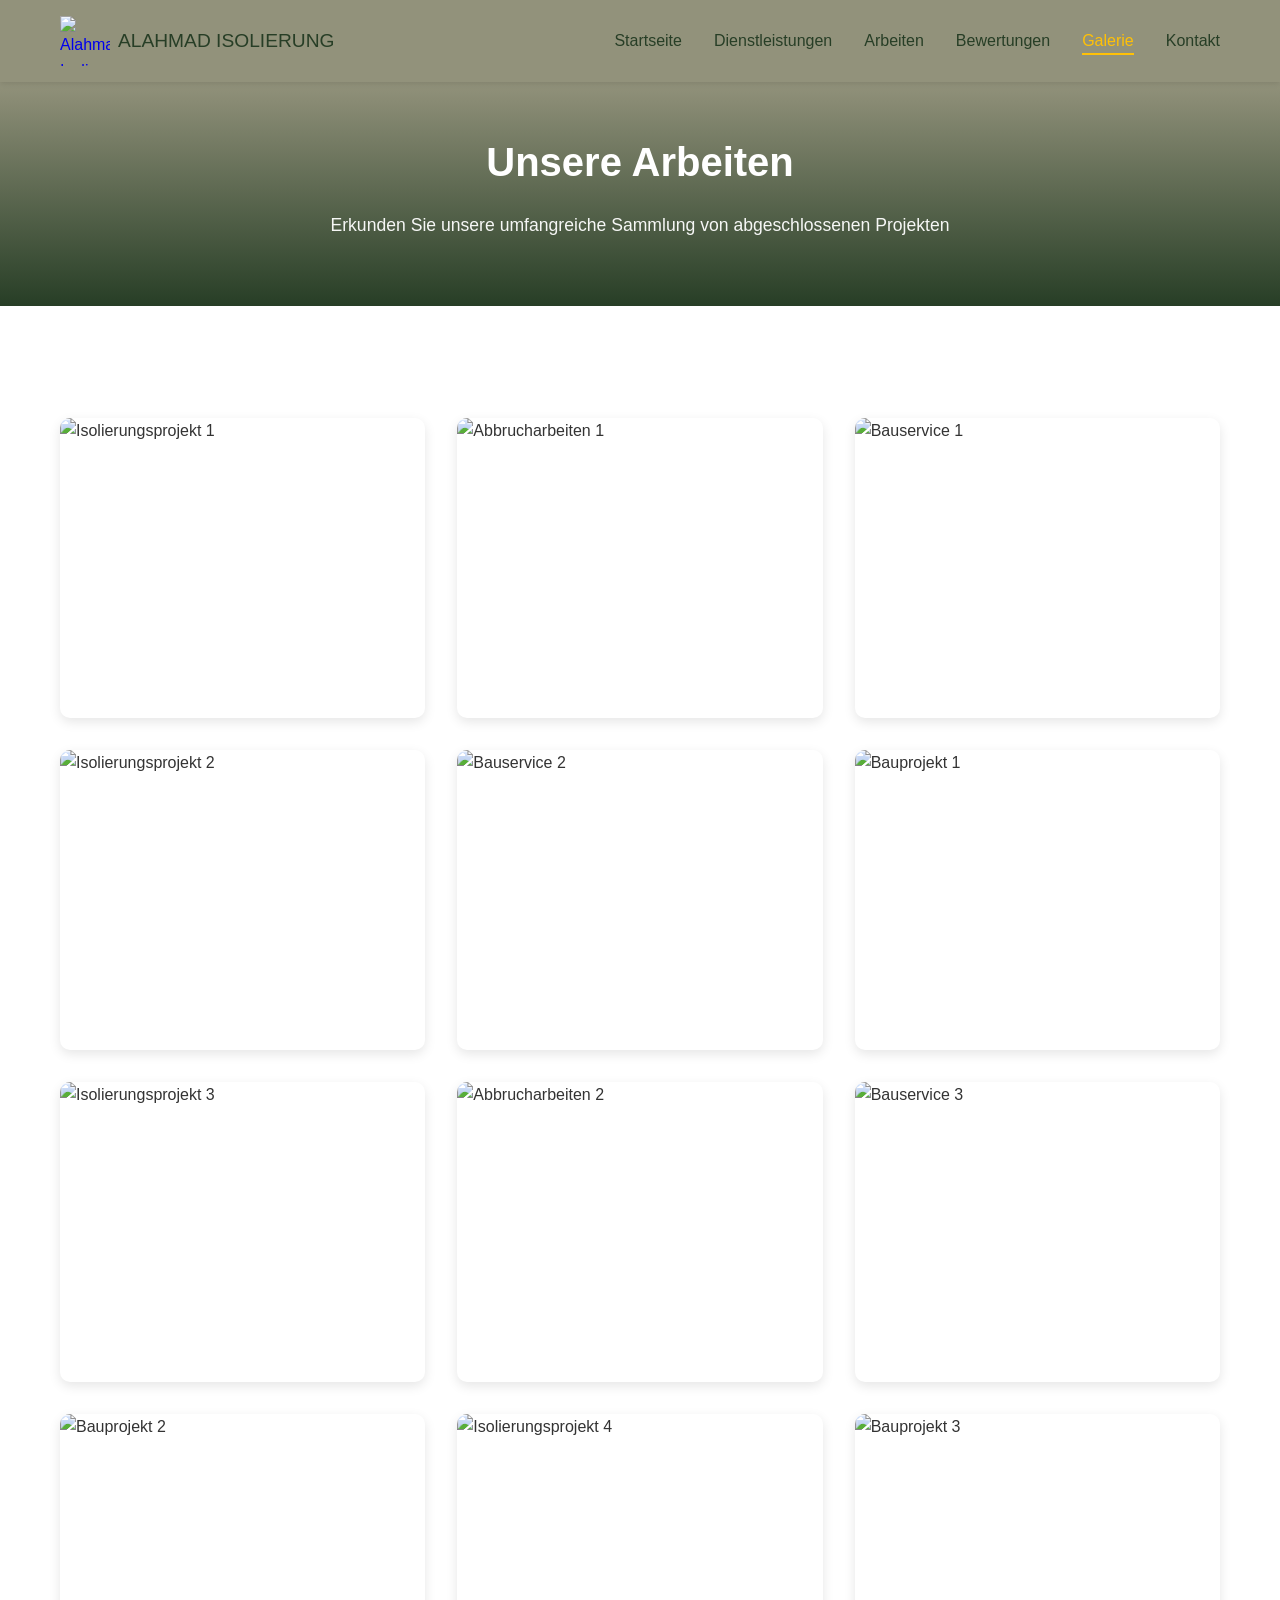
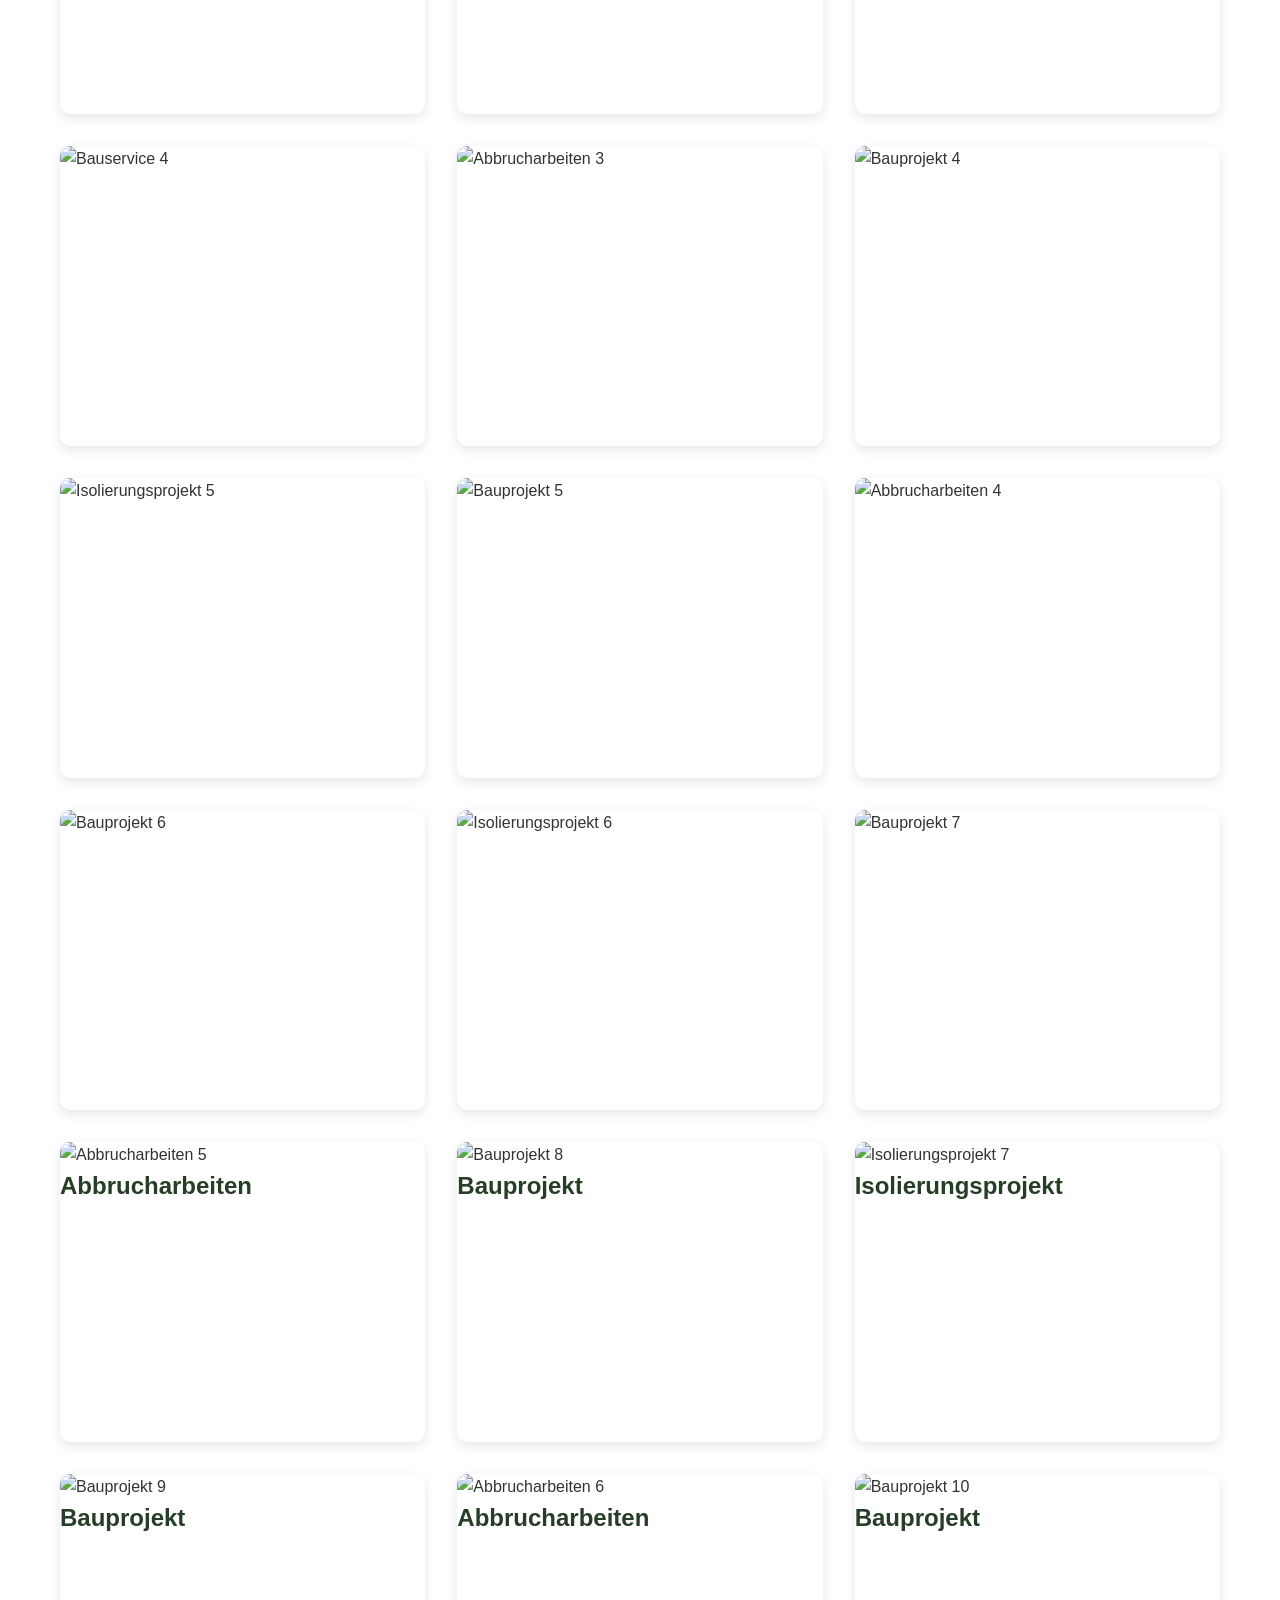
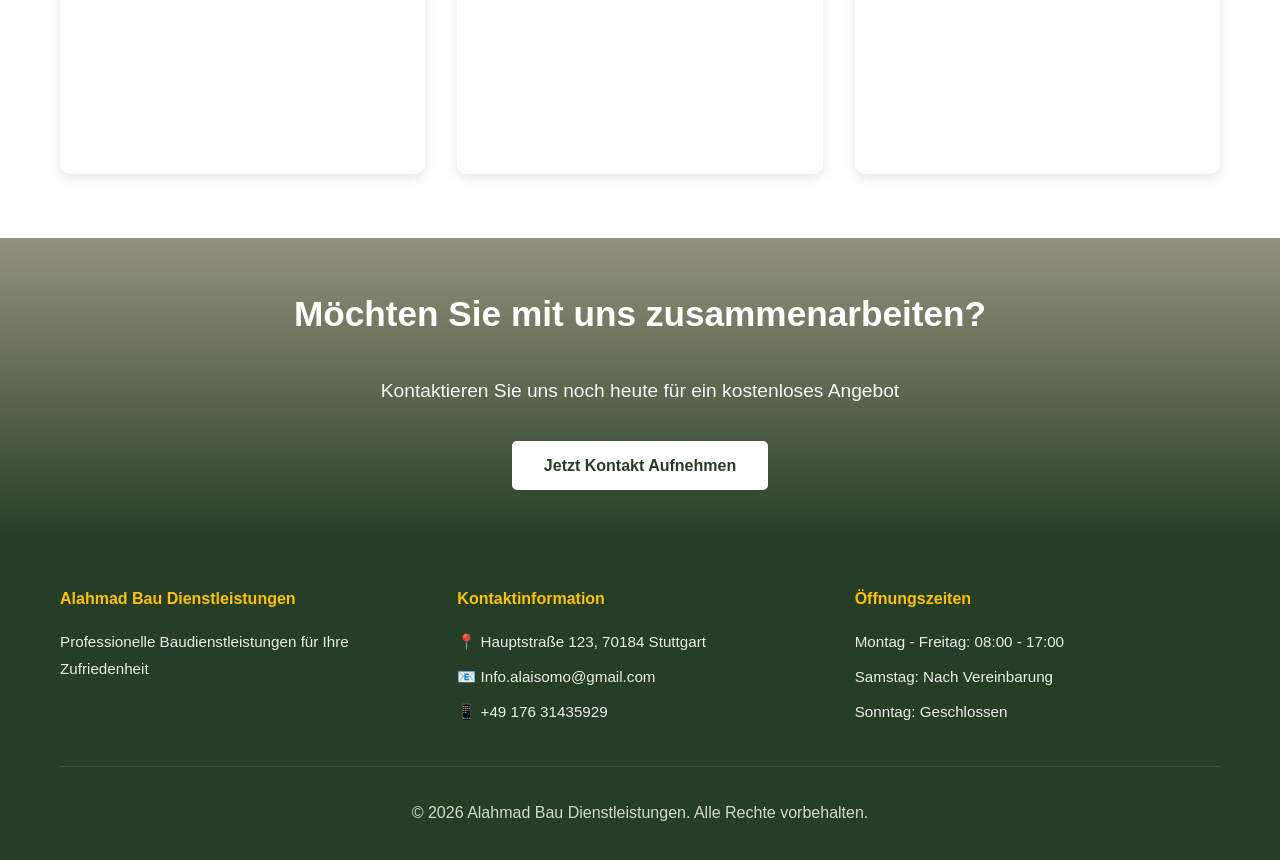
==== gallery.html @ af56bba1 "add reference section and page" ====
<!DOCTYPE html>
<html lang="de">
<head>
    <meta charset="UTF-8">
    <meta name="viewport" content="width=device-width, initial-scale=1.0">
    <title>Galerie - Alahmad Bau Dienstleistungen</title>
    <link rel="stylesheet" href="styles.css">
</head>
<body>
    <!-- Navigation -->
    <nav class="navbar">
        <div class="container">
            <div class="nav-brand">
                <a href="index.html">
                <img src="./logo.png" height="50" width="50" alt="Alahmad Isolierung Logo" loading="lazy">
                <h1>Alahmad Isolierung</h1>
                </a>
            </div>
            <ul class="nav-menu">
                <li><a href="index.html">Startseite</a></li>
                <li><a href="index.html#services">Dienstleistungen</a></li>
                <li><a href="index.html#references">Arbeiten</a></li>
                <li><a href="index.html#reviews">Bewertungen</a></li>
                <li><a href="gallery.html" class="active">Galerie</a></li>
                <li><a href="kontakt.html">Kontakt</a></li>
            </ul>
        </div>
    </nav>

    <!-- Page Header -->
    <section class="page-header">
        <div class="container">
            <h1>Unsere Arbeiten</h1>
            <p>Erkunden Sie unsere umfangreiche Sammlung von abgeschlossenen Projekten</p>
        </div>
    </section>

    <!-- Gallery Section -->
    <section class="gallery-container">
        <div class="container">
            <div class="gallery-grid">
                <div class="gallery-item">
                    <img src="./images/File 1.jpeg" alt="Isolierungsprojekt 1" loading="lazy">
                </div>

                <div class="gallery-item">
                    <img src="./images/File 2.jpeg" alt="Abbrucharbeiten 1" loading="lazy">
                </div>

                <div class="gallery-item">
                    <img src="./images/File 3.jpeg" alt="Bauservice 1" loading="lazy">
                </div>

                <div class="gallery-item">
                    <img src="./images/File 4.jpeg" alt="Isolierungsprojekt 2" loading="lazy">
                </div>

                <div class="gallery-item">
                    <img src="./images/File 5.jpeg" alt="Bauservice 2" loading="lazy">
                </div>

                <div class="gallery-item">
                    <img src="./images/File 6.jpeg" alt="Bauprojekt 1" loading="lazy">
                </div>

                <div class="gallery-item">
                    <img src="./images/File 7.jpeg" alt="Isolierungsprojekt 3" loading="lazy">
                </div>

                <div class="gallery-item">
                    <img src="./images/File 8.jpeg" alt="Abbrucharbeiten 2" loading="lazy">
                </div>

                <div class="gallery-item">
                    <img src="./images/File 9.jpeg" alt="Bauservice 3" loading="lazy">
                </div>

                <div class="gallery-item">
                    <img src="./images/File 10.jpeg" alt="Bauprojekt 2" loading="lazy">
                </div>

                <div class="gallery-item">
                    <img src="./images/File 11.jpeg" alt="Isolierungsprojekt 4" loading="lazy">
                </div>

                <div class="gallery-item">
                    <img src="./images/File 12.jpeg" alt="Bauprojekt 3" loading="lazy">
                </div>

                <div class="gallery-item">
                    <img src="./images/File 13.jpeg" alt="Bauservice 4" loading="lazy">
                </div>

                <div class="gallery-item">
                    <img src="./images/File 14.jpeg" alt="Abbrucharbeiten 3" loading="lazy">
                </div>

                <div class="gallery-item">
                    <img src="./images/File 15.jpeg" alt="Bauprojekt 4" loading="lazy">
                </div>

                <div class="gallery-item">
                    <img src="./images/File 16.jpeg" alt="Isolierungsprojekt 5" loading="lazy">
                </div>

                <div class="gallery-item">
                    <img src="./images/File 17.jpeg" alt="Bauprojekt 5" loading="lazy">
                </div>  

                <div class="gallery-item">
                    <img src="./images/File 18.jpeg" alt="Abbrucharbeiten 4" loading="lazy">
                </div>  

                <div class="gallery-item">
                    <img src="./images/File 19.jpeg" alt="Bauprojekt 6" loading="lazy">
                </div>

                <div class="gallery-item">
                    <img src="./images/File 20.jpeg" alt="Isolierungsprojekt 6" loading="lazy">
                </div>  

                  <div class="gallery-item">
                      <img src="./images/File 21.jpeg" alt="Bauprojekt 7" loading="lazy">
                  </div>

                  <div class="gallery-item">
                      <img src="./images/File 22.jpeg" alt="Abbrucharbeiten 5" loading="lazy">
                      <div class="gallery-overlay">
                          <h3>Abbrucharbeiten</h3>
                      </div>
                  </div>

                  <div class="gallery-item">
                      <img src="./images/File 23.jpeg" alt="Bauprojekt 8" loading="lazy">
                      <div class="gallery-overlay">
                          <h3>Bauprojekt</h3>
                      </div>
                  </div>

                  <div class="gallery-item">
                      <img src="./images/File 24.jpeg" alt="Isolierungsprojekt 7" loading="lazy">
                      <div class="gallery-overlay">
                          <h3>Isolierungsprojekt</h3>
                      </div>
                  </div>

                  <div class="gallery-item">
                      <img src="./images/File 25.jpeg" alt="Bauprojekt 9" loading="lazy">
                      <div class="gallery-overlay">
                          <h3>Bauprojekt</h3>
                      </div>
                  </div>

                  <div class="gallery-item">
                      <img src="./images/File 26.jpeg" alt="Abbrucharbeiten 6" loading="lazy">
                      <div class="gallery-overlay">
                          <h3>Abbrucharbeiten</h3>
                      </div>
                  </div>

                  <div class="gallery-item">
                      <img src="./images/File 27.jpeg" alt="Bauprojekt 10" loading="lazy">
                      <div class="gallery-overlay">
                          <h3>Bauprojekt</h3>
                      </div>
                  </div>
                  
            </div>
        </div>
    </section>

    <!-- CTA Section -->
    <section class="cta">
        <div class="container">
            <h2>Möchten Sie mit uns zusammenarbeiten?</h2>
            <p>Kontaktieren Sie uns noch heute für ein kostenloses Angebot</p>
            <a href="kontakt.html" class="btn btn-light">Jetzt Kontakt Aufnehmen</a>
        </div>
    </section>

    <!-- Footer -->
    <footer class="footer">
        <div class="container">
            <div class="footer-content">
                <div class="footer-section">
                    <h4>Alahmad Bau Dienstleistungen</h4>
                    <p>Professionelle Baudienstleistungen für Ihre Zufriedenheit</p>
                </div>
                <div class="footer-section">
                    <h4>Kontaktinformation</h4>
                    <p>📍 Hauptstraße 123, 70184 Stuttgart</p>
                    <p>📧 Info.alaisomo@gmail.com</p>
                    <p>📱 +49 176 31435929</p>
                </div>
                <div class="footer-section">
                    <h4>Öffnungszeiten</h4>
                    <p>Montag - Freitag: 08:00 - 17:00</p>
                    <p>Samstag: Nach Vereinbarung</p>
                    <p>Sonntag: Geschlossen</p>
                </div>
            </div>
            <div class="footer-bottom">
                <p>&copy; 2026 Alahmad Bau Dienstleistungen. Alle Rechte vorbehalten.</p>
            </div>
        </div>
    </footer>

    <script src="script.js"></script>
</body>
</html>
---- styles.css ----
/* ==================== Global Styles ==================== */

* {
    margin: 0;
    padding: 0;
    box-sizing: border-box;
}

html {
    scroll-behavior: smooth;
}

body {
    font-family: 'Segoe UI', Tahoma, Geneva, Verdana, sans-serif;
    line-height: 1.6;
    color: #333;
    background-color: #f8f9fa;
}

.container {
    max-width: 1200px;
    margin: 0 auto;
    padding: 0 20px;
}

/* ==================== Typography ==================== */

h1, h2, h3, h4, h5, h6 {
    margin-bottom: 1rem;
    color: #273E26;
    font-weight: 600;
}

h2 {
    font-size: 2.5rem;
    margin-bottom: 2rem;
    text-align: center;
}

h3 {
    font-size: 1.5rem;
}

p {
    margin-bottom: 1rem;
    font-size: 1rem;
    line-height: 1.8;
}

.section-subtitle {
    text-align: center;
    color: #666;
    font-size: 1.1rem;
    margin-top: -1rem;
    margin-bottom: 3rem;
}

/* ==================== Navigation ==================== */

.navbar {
    background-color: #92927B;
    color: white;
    padding: 1rem 0;
    position: sticky;
    top: 0;
    z-index: 1000;
    box-shadow: 0 2px 5px rgba(0, 0, 0, 0.1);
}

.navbar .container {
    display: flex;
    justify-content: space-between;
    align-items: center;
}

.nav-brand a {
    text-decoration: none;
    display: flex;
    align-items: center;
    gap: 0.5rem;
}

.nav-brand h1 {
    font-size: 1.2rem;
    color: white;
    margin: 0;
    font-weight: 300;
    color: #273E26;
    text-transform: uppercase;
}

.nav-menu {
    display: flex;
    list-style: none;
    gap: 2rem;
}

.nav-menu a {
    color: #273E26;
    text-decoration: none;
    transition: color 0.3s ease;
    font-weight: 500;
}

.nav-menu a:hover,
.nav-menu a.active {
    color: #ffc107;
    border-bottom: 2px solid #ffc107;
    padding-bottom: 0.25rem;
}

/* ==================== Buttons ==================== */

.btn {
    display: inline-block;
    padding: 0.75rem 2rem;
    border-radius: 5px;
    text-decoration: none;
    font-weight: 600;
    transition: all 0.3s ease;
    border: none;
    cursor: pointer;
    font-size: 1rem;
}

.btn-primary {
    background-color: #ffc107;
    color: #273E26;
}

.btn-primary:hover {
    background-color: #e6b000;
    transform: translateY(-2px);
    box-shadow: 0 5px 15px rgba(255, 193, 7, 0.3);
}

.btn-light {
    background-color: white;
    color: #273E26;
}

.btn-light:hover {
    background-color: #f0f0f0;
    transform: translateY(-2px);
}

/* ==================== Hero Section ==================== */

.hero {
    display: flex;
    align-items: center;
    justify-content: space-between;
    background: linear-gradient(0deg, #273E26 0%, #92927B 100%);
    color: white;
    padding: 4rem 2rem;
    gap: 3rem;
}

.hero-image {
    flex: 1;
    animation: slideInRight 0.8s ease;
    position: relative;
}

.hero-content {
    flex: 1;
    animation: slideInLeft 0.8s ease;
}

.hero-content h2 {
    font-size: 2.8rem;
    color: white;
    margin-bottom: 1rem;
    text-align: left;
}

.hero-content p {
    font-size: 1.2rem;
    color: rgba(255, 255, 255, 0.95);
    margin-bottom: 2rem;
}

.hero-image img {
    width: 100%;
    border-radius: 10px;
    box-shadow: 0 10px 30px rgba(0, 0, 0, 0.2);
}

@keyframes slideInLeft {
    from {
        opacity: 0;
        transform: translateX(-50px);
    }
    to {
        opacity: 1;
        transform: translateX(0);
    }
}

@keyframes slideInRight {
    from {
        opacity: 0;
        transform: translateX(50px);
    }
    to {
        opacity: 1;
        transform: translateX(0);
    }
}

/* ==================== Services Section ==================== */

.services {
    padding: 4rem 0;
    background-color: white;
}

.services-grid {
    display: grid;
    grid-template-columns: repeat(auto-fit, minmax(250px, 1fr));
    gap: 2rem;
    margin-top: 3rem;
}

.service-card {
    background: linear-gradient(135deg, #f5f7fa 0%, #e8ecf1 100%);
    padding: 2rem;
    border-radius: 10px;
    text-align: center;
    transition: all 0.3s ease;
    box-shadow: 0 2px 8px rgba(0, 0, 0, 0.08);
}

.service-card:hover {
    cursor: pointer;
    transform: translateY(-10px);
    box-shadow: 0 10px 25px rgba(0, 61, 130, 0.15);
    background: linear-gradient(135deg, #92927B 0%, #59594b 100%);
}

.service-icon {
    font-size: 3rem;
    margin-bottom: 1rem;
}

.service-card h3 {
    margin-bottom: 1rem;
}

.service-card p {
    color: #666;
    font-size: 0.95rem;
}

.service-card:hover h3 {
    color: white;
}

.service-card:hover p {
    color: white;
}

/* ==================== Why Choose Us Section ==================== */

.why-choose-us {
    padding: 4rem 0;
    background: linear-gradient(0deg, #273E26 0%, #92927B 100%);
    color: white;
}

.why-choose-us h2 {
    color: white;
    margin-bottom: 3rem;
}

.features-grid {
    display: grid;
    grid-template-columns: repeat(auto-fit, minmax(280px, 1fr));
    gap: 2rem;
}

.feature {
    background: rgba(255, 255, 255, 0.1);
    padding: 2rem;
    border-radius: 10px;
    backdrop-filter: blur(10px);
    border: 1px solid rgba(255, 255, 255, 0.2);
    transition: all 0.3s ease;
}

.feature:hover {
    background: rgba(255, 193, 7, 0.15);
    border-color: #ffc107;
    transform: translateY(-5px);
}

.feature h3 {
    color: #ffc107;
    margin-bottom: 1rem;
    font-size: 1.3rem;
}

.feature p {
    color: rgba(255, 255, 255, 0.9);
}

/* ==================== References Section ==================== */

.references {
    padding: 4rem 0;
    background-color: #f8f9fa;
}

.references-grid {
    display: grid;
    grid-template-columns: repeat(auto-fit, minmax(250px, 1fr));
    gap: 2rem;
    margin-top: 3rem;
    margin-bottom: 3rem;
}

.reference-card {
    position: relative;
    overflow: hidden;
    border-radius: 10px;
    height: 250px;
    box-shadow: 0 4px 12px rgba(0, 0, 0, 0.1);
    transition: all 0.3s ease;
    cursor: pointer;
}

.reference-card img {
    width: 100%;
    height: 100%;
    object-fit: cover;
    transition: transform 0.3s ease;
}

.reference-card:hover {
    transform: translateY(-8px);
    box-shadow: 0 10px 25px rgba(0, 0, 0, 0.15);
}

.reference-card:hover img {
    transform: scale(1.05);
}

.references-cta {
    text-align: center;
}

/* ==================== Reviews Section ==================== */

.reviews {
    padding: 4rem 0;
    background-color: white;
}

.reviews-grid {
    display: grid;
    grid-template-columns: repeat(auto-fit, minmax(280px, 1fr));
    gap: 2rem;
    margin-top: 3rem;
}

.review-card {
    background: #f8f9fa;
    padding: 2rem;
    border-radius: 10px;
    border-left: 4px solid #ffc107;
    box-shadow: 0 2px 8px rgba(0, 0, 0, 0.08);
    transition: all 0.3s ease;
}

.review-card:hover {
    box-shadow: 0 8px 20px rgba(0, 0, 0, 0.12);
    transform: translateY(-5px);
}

.stars {
    color: #ffc107;
    font-size: 1.2rem;
    margin-bottom: 1rem;
    letter-spacing: 2px;
}

.review-text {
    color: #333;
    font-style: italic;
    margin-bottom: 1rem;
    line-height: 1.8;
}

.review-author {
    color: #003d82;
    font-weight: 600;
    font-size: 0.9rem;
}

/* ==================== CTA Section ==================== */

.cta {
     background: linear-gradient(0deg, #273E26 0%, #92927B 100%);
    color: white;
    padding: 3rem 0;
    text-align: center;
}

.cta h2 {
    color: white;
    font-size: 2.2rem;
}

.cta p {
    font-size: 1.2rem;
    margin-bottom: 2rem;
    color: rgba(255, 255, 255, 0.95);
}

/* ==================== Page Header ==================== */

.page-header {
   background: linear-gradient(0deg, #273E26 0%, #92927B 100%);
    color: white;
    padding: 3rem 0;
    text-align: center;
}

.page-header h1 {
    color: white;
    font-size: 2.5rem;
    margin-bottom: 1rem;
}

.page-header p {
    font-size: 1.1rem;
    color: rgba(255, 255, 255, 0.95);
}

/* ==================== Contact Section ==================== */

.contact-section {
    padding: 4rem 0;
    background-color: white;
}

.contact-content {
    display: grid;
    grid-template-columns: 1fr 1fr;
    gap: 3rem;
    align-items: start;
}

.contact-form-wrapper h2 {
    font-size: 2rem;
    text-align: left;
    margin-bottom: 2rem;
}

.contact-form {
    background: #f8f9fa;
    padding: 2rem;
    border-radius: 10px;
}

.form-group {
    margin-bottom: 1.5rem;
}

.form-group label {
    display: block;
    margin-bottom: 0.5rem;
    color: #273E26;
    font-weight: 600;
}

.form-group input,
.form-group textarea,
.form-group select {
    width: 100%;
    padding: 0.75rem;
    border: 2px solid #e0e0e0;
    border-radius: 5px;
    font-family: inherit;
    font-size: 1rem;
    transition: border-color 0.3s ease;
}

.form-group input:focus,
.form-group textarea:focus,
.form-group select:focus {
    outline: none;
    border-color: #003d82;
    box-shadow: 0 0 0 3px rgba(0, 61, 130, 0.1);
}

.form-group textarea {
    resize: vertical;
    min-height: 150px;
}

.contact-form button {
    width: 100%;
    padding: 1rem;
    font-size: 1.1rem;
}

/* ==================== Contact Info Wrapper ==================== */

.contact-info-wrapper h2 {
    font-size: 2rem;
    text-align: left;
    margin-bottom: 2rem;
}

.info-box {
    background: linear-gradient(135deg, #f5f7fa 0%, #e8ecf1 100%);
    padding: 1.5rem;
    border-radius: 10px;
    margin-bottom: 1.5rem;
    border-left: 4px solid #ffc107;
    transition: all 0.3s ease;
}

.info-box:hover {
    transform: translateX(5px);
    box-shadow: 0 5px 15px rgba(0, 0, 0, 0.1);
}

.info-box h3 {
    color: #273E26;
    margin-bottom: 0.5rem;
    font-size: 1.2rem;
}

.info-box p {
    color: #666;
    margin-bottom: 0.5rem;
}

.info-box a {
    color: #273E26;
    text-decoration: none;
    font-weight: 600;
    transition: color 0.3s ease;
}

.info-box a:hover {
    color: #ffc107;
}

/* ==================== Map Section ==================== */

.map-section {
    padding: 4rem 0;
    background-color: #f8f9fa;
}

.map-section h2 {
    margin-bottom: 2rem;
}

.map-placeholder {
    background: white;
    border-radius: 10px;
    padding: 4rem 2rem;
    text-align: center;
    box-shadow: 0 2px 8px rgba(0, 0, 0, 0.08);
    color: #003d82;
    font-size: 1.2rem;
    font-weight: 600;
}

/* ==================== Footer ==================== */

.footer {
    background-color: #273E26;
    color: white;
    padding: 3rem 0 1rem;
}

.footer-content {
    display: grid;
    grid-template-columns: repeat(auto-fit, minmax(250px, 1fr));
    gap: 2rem;
    margin-bottom: 2rem;
}

.footer-section h4 {
    color: #ffc107;
    margin-bottom: 1rem;
}

.footer-section p {
    color: rgba(255, 255, 255, 0.9);
    margin-bottom: 0.5rem;
    font-size: 0.95rem;
}

.footer-section a {
    color: #ffc107;
    text-decoration: none;
    transition: color 0.3s ease;
}

.footer-section a:hover {
    color: white;
}

.footer-bottom {
    text-align: center;
    padding-top: 2rem;
    border-top: 1px solid rgba(255, 255, 255, 0.1);
    color: rgba(255, 255, 255, 0.8);
    font-size: 0.9rem;
}

/* ==================== Gallery Page ==================== */

.gallery-container {
    padding: 4rem 0;
    background-color: white;
}

.gallery-grid {
    display: grid;
    grid-template-columns: repeat(auto-fill, minmax(280px, 1fr));
    gap: 2rem;
    margin-top: 3rem;
}

.gallery-item {
    position: relative;
    overflow: hidden;
    border-radius: 10px;
    height: 300px;
    box-shadow: 0 4px 12px rgba(0, 0, 0, 0.1);
    transition: all 0.3s ease;
    cursor: pointer;
}

.gallery-item img {
    width: 100%;
    height: 100%;
    object-fit: cover;
    transition: transform 0.4s ease;
}

.gallery-item:hover {
    transform: translateY(-10px);
    box-shadow: 0 12px 30px rgba(0, 0, 0, 0.2);
}

.gallery-item:hover img {
    transform: scale(1.08);
}

/* ==================== Responsive Design ==================== */

@media (max-width: 768px) {
    .navbar .container {
        flex-direction: column;
        gap: 1rem;
    }

    .nav-menu {
        gap: 1rem;
        flex-wrap: wrap;
        justify-content: center;
    }

    .hero {
        flex-direction: column;
        padding: 2rem;
    }

    .hero-content {
        order: 1;
    }

    .hero-image {
        order: 2;
    }

    .hero-content h2 {
        font-size: 1.8rem;
        text-align: center;
    }

    h2 {
        font-size: 2rem;
    }

    h3 {
        font-size: 1.2rem;
    }

    .services-grid {
        grid-template-columns: 1fr;
    }

    .features-grid {
        grid-template-columns: 1fr;
    }

    .references-grid {
        grid-template-columns: 1fr;
    }

    .gallery-grid {
        grid-template-columns: repeat(auto-fill, minmax(150px, 1fr));
        gap: 1rem;
    }

    .gallery-item {
        height: 200px;
    }

    .reviews-grid {
        grid-template-columns: 1fr;
    }

    .contact-content {
        grid-template-columns: 1fr;
        gap: 2rem;
    }

    .contact-form-wrapper h2,
    .contact-info-wrapper h2 {
        text-align: center;
    }

    .footer-content {
        grid-template-columns: 1fr;
    }

    .page-header h1 {
        font-size: 1.8rem;
    }
}

@media (max-width: 480px) {
    .navbar .container {
        padding: 0.5rem 0;
    }

    .nav-menu {
        gap: 0.5rem;
    }

    .nav-menu a {
        font-size: 0.9rem;
    }

    .hero-content h2 {
        font-size: 1.5rem;
    }

    .hero-content p {
        font-size: 1rem;
    }

    h2 {
        font-size: 1.5rem;
    }

    .section-subtitle {
        font-size: 1rem;
    }

    .btn {
        padding: 0.6rem 1.5rem;
        font-size: 0.9rem;
    }

    .form-group input,
    .form-group textarea,
    .form-group select {
        padding: 0.6rem;
    }
}
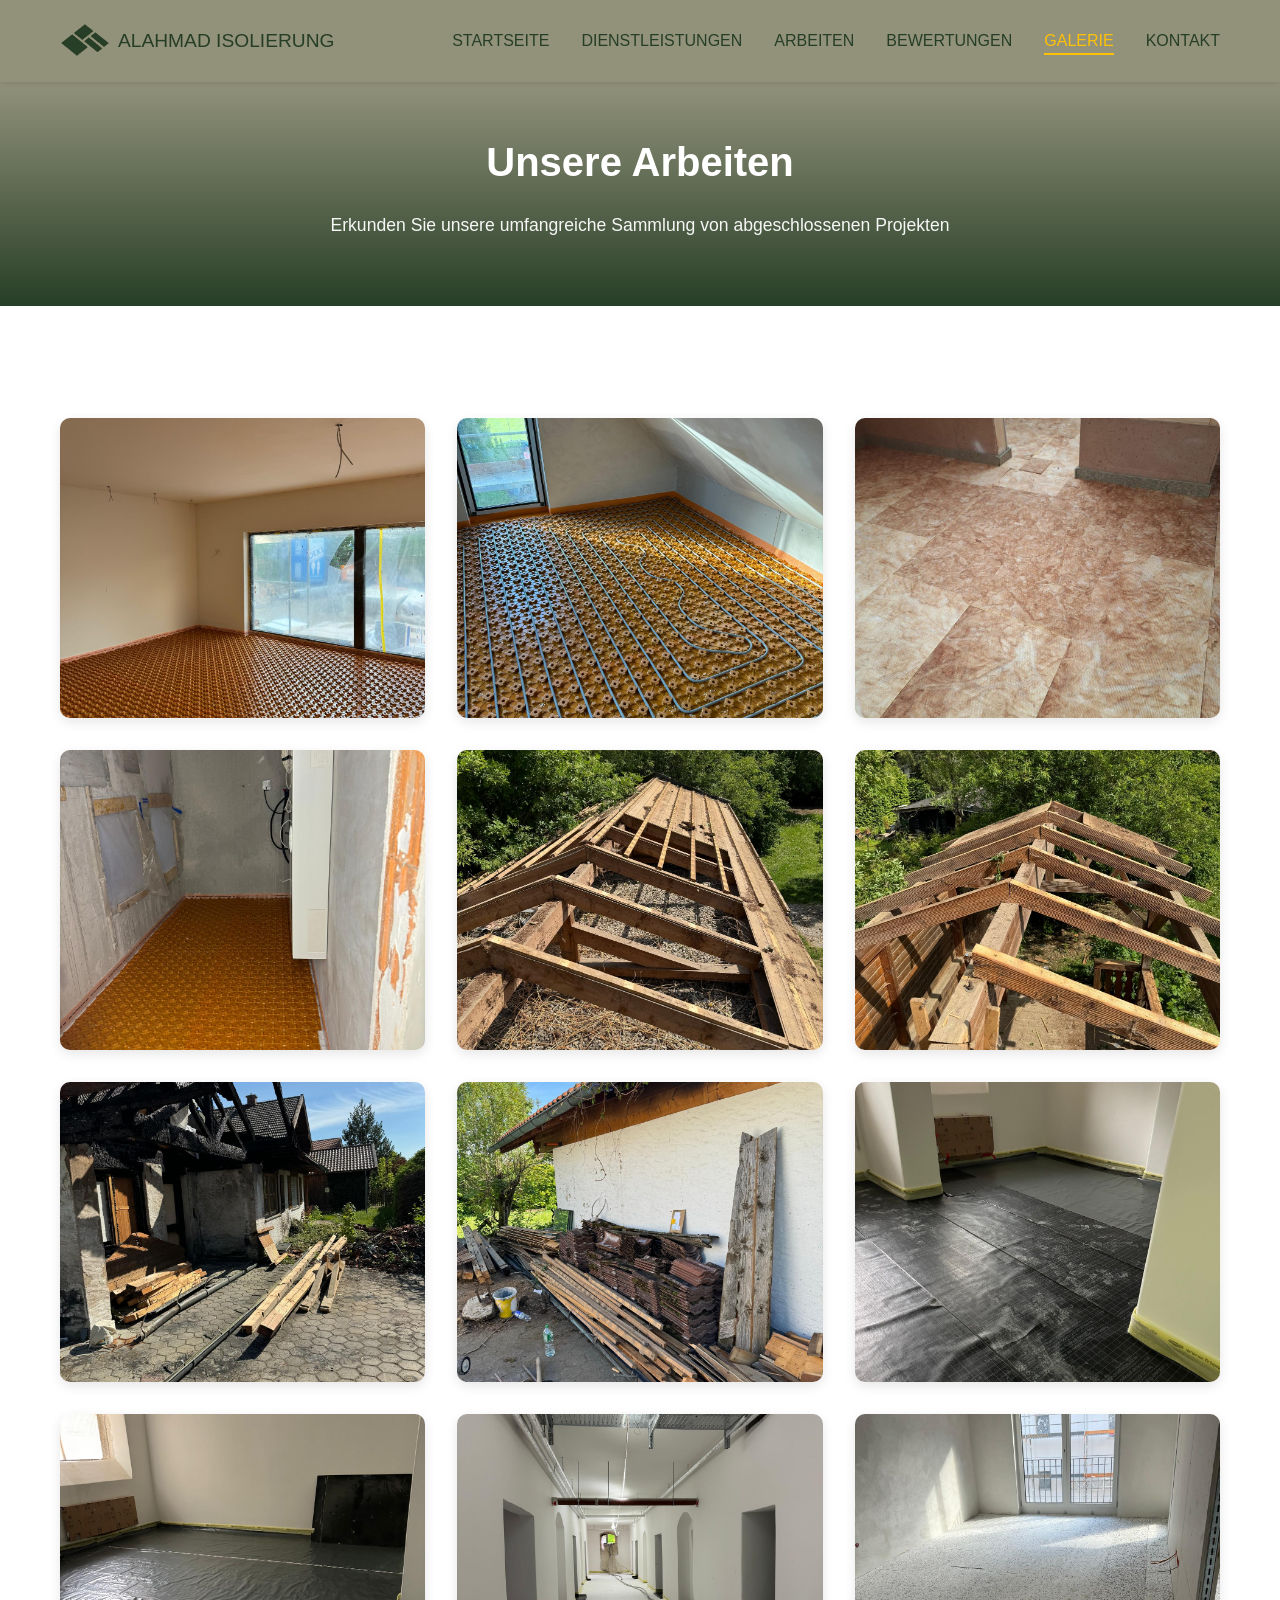
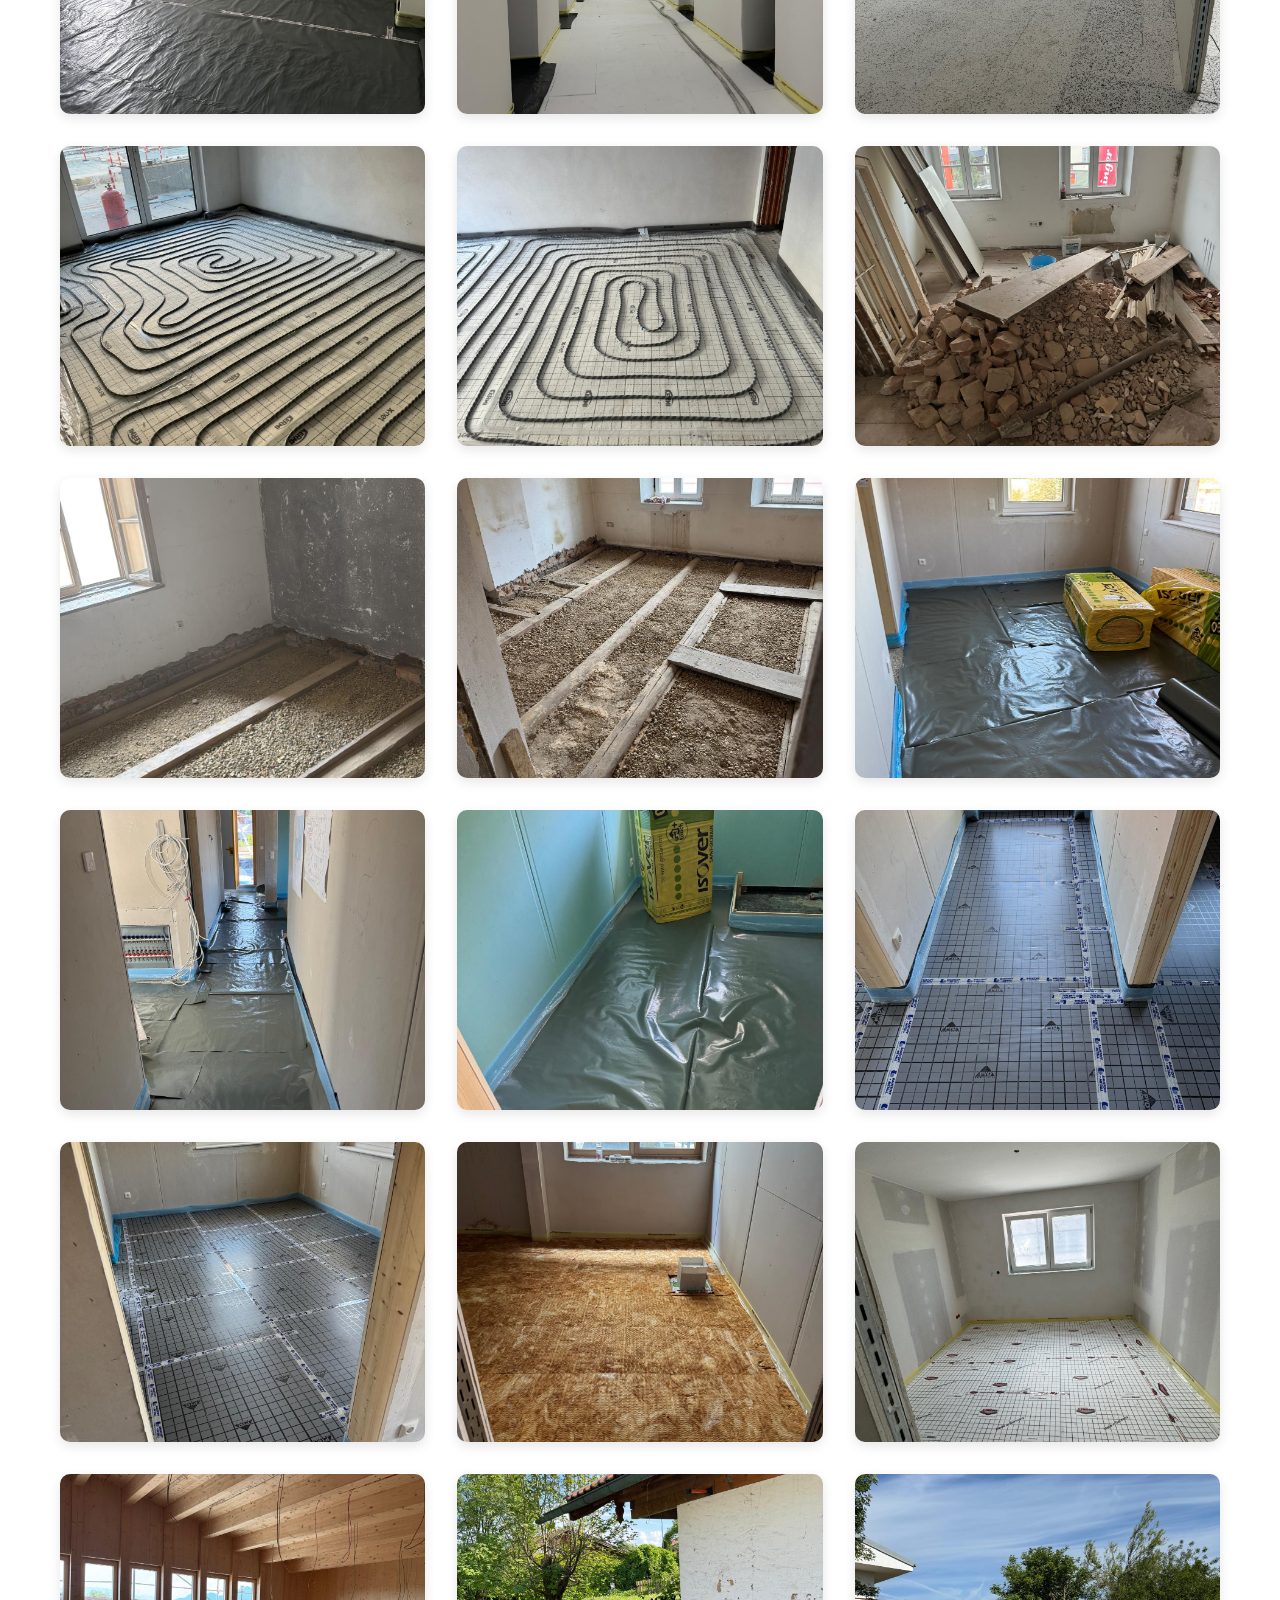
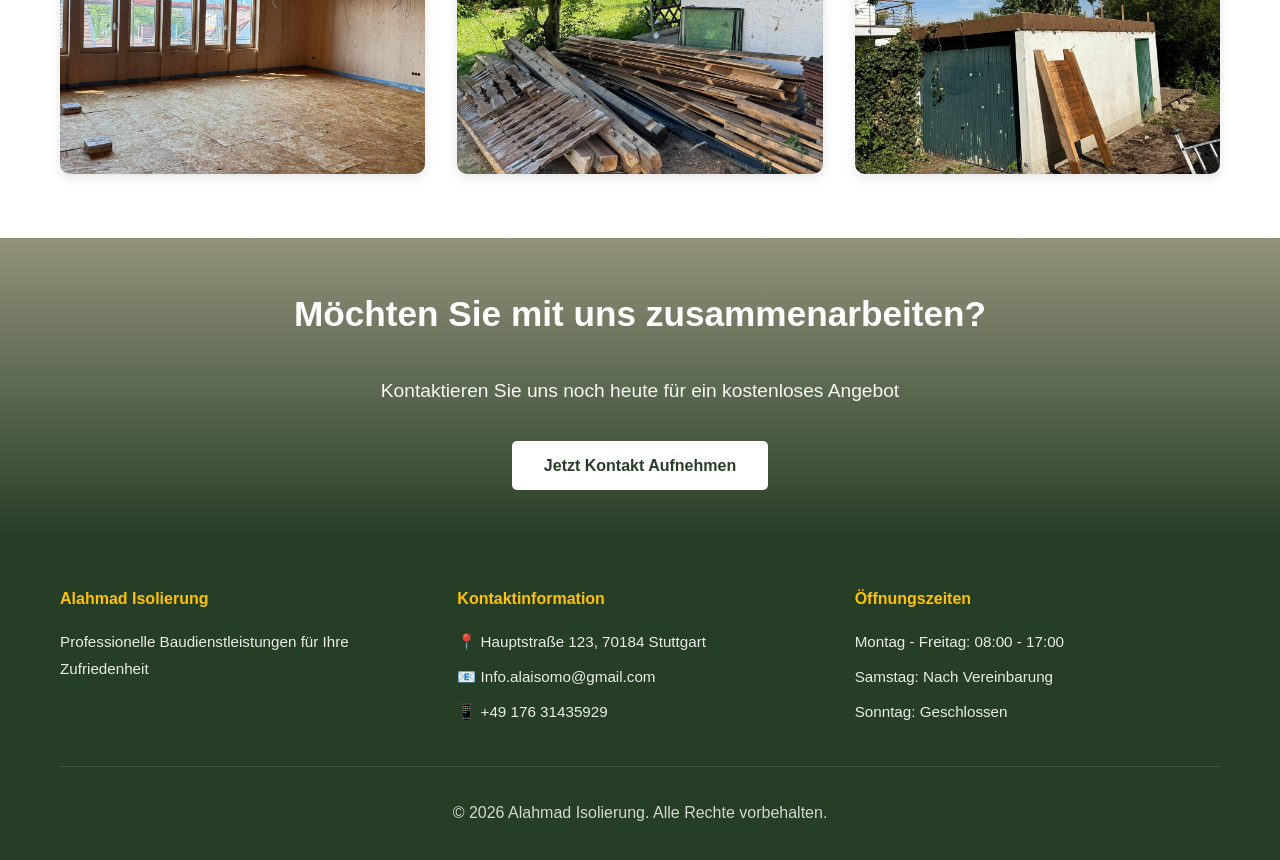
==== commit b2ebfc1b: "add responsive menu & text fixes" ====
--- a/gallery.html
+++ b/gallery.html
@@ -3,7 +3,7 @@
 <head>
     <meta charset="UTF-8">
     <meta name="viewport" content="width=device-width, initial-scale=1.0">
-    <title>Galerie - Alahmad Bau Dienstleistungen</title>
+    <title>Galerie - Alahmad Isolierung</title>
     <link rel="stylesheet" href="styles.css">
 </head>
 <body>
@@ -16,6 +16,11 @@
                 <h1>Alahmad Isolierung</h1>
                 </a>
             </div>
+            <button class="mobile-nav-toggle" aria-label="Menü öffnen" aria-expanded="false">
+                <span></span>
+                <span></span>
+                <span></span>
+            </button>
             <ul class="nav-menu">
                 <li><a href="index.html">Startseite</a></li>
                 <li><a href="index.html#services">Dienstleistungen</a></li>
@@ -183,7 +188,7 @@
         <div class="container">
             <div class="footer-content">
                 <div class="footer-section">
-                    <h4>Alahmad Bau Dienstleistungen</h4>
+                    <h4>Alahmad Isolierung</h4>
                     <p>Professionelle Baudienstleistungen für Ihre Zufriedenheit</p>
                 </div>
                 <div class="footer-section">
@@ -200,7 +205,7 @@
                 </div>
             </div>
             <div class="footer-bottom">
-                <p>&copy; 2026 Alahmad Bau Dienstleistungen. Alle Rechte vorbehalten.</p>
+                <p>&copy; 2026 Alahmad Isolierung. Alle Rechte vorbehalten.</p>
             </div>
         </div>
     </footer>
--- a/styles.css
+++ b/styles.css
@@ -78,6 +78,7 @@
     display: flex;
     align-items: center;
     gap: 0.5rem;
+     text-transform: uppercase;
 }
 
 .nav-brand h1 {
@@ -100,6 +101,7 @@
     text-decoration: none;
     transition: color 0.3s ease;
     font-weight: 500;
+     text-transform: uppercase;
 }
 
 .nav-menu a:hover,
@@ -107,6 +109,40 @@
     color: #ffc107;
     border-bottom: 2px solid #ffc107;
     padding-bottom: 0.25rem;
+}
+
+.mobile-nav-toggle {
+    display: none;
+    background: transparent;
+    border: none;
+    cursor: pointer;
+    width: 40px;
+    height: 40px;
+    padding: 0;
+    position: relative;
+    z-index: 1100;
+}
+
+.mobile-nav-toggle span {
+    display: block;
+    width: 24px;
+    height: 3px;
+    margin: 5px auto;
+    background: #273E26;
+    border-radius: 2px;
+    transition: transform 0.3s ease, opacity 0.3s ease;
+}
+
+.navbar.nav-open .mobile-nav-toggle span:nth-child(1) {
+    transform: translateY(8px) rotate(45deg);
+}
+
+.navbar.nav-open .mobile-nav-toggle span:nth-child(2) {
+    opacity: 0;
+}
+
+.navbar.nav-open .mobile-nav-toggle span:nth-child(3) {
+    transform: translateY(-8px) rotate(-45deg);
 }
 
 /* ==================== Buttons ==================== */
@@ -149,21 +185,16 @@
 .hero {
     display: flex;
     align-items: center;
-    justify-content: space-between;
+    justify-content: center;
     background: linear-gradient(0deg, #273E26 0%, #92927B 100%);
     color: white;
-    padding: 4rem 2rem;
+    padding: 10rem 2rem;
     gap: 3rem;
-}
-
-.hero-image {
-    flex: 1;
-    animation: slideInRight 0.8s ease;
-    position: relative;
 }
 
 .hero-content {
     flex: 1;
+    text-align: center;
     animation: slideInLeft 0.8s ease;
 }
 
@@ -171,13 +202,14 @@
     font-size: 2.8rem;
     color: white;
     margin-bottom: 1rem;
-    text-align: left;
+    text-align: center;
 }
 
 .hero-content p {
     font-size: 1.2rem;
     color: rgba(255, 255, 255, 0.95);
     margin-bottom: 2rem;
+    text-align: center;
 }
 
 .hero-image img {
@@ -659,19 +691,62 @@
 
 @media (max-width: 768px) {
     .navbar .container {
+        justify-content: space-between;
+        align-items: center;
+        position: relative;
+    }
+
+    .mobile-nav-toggle {
+        display: block;
+    }
+
+    .nav-menu {
+        position: fixed;
+        top: 0;
+        right: 0;
+        height: 100vh;
+        width: min(320px, 80vw);
+        background: white;
         flex-direction: column;
-        gap: 1rem;
-    }
-
-    .nav-menu {
-        gap: 1rem;
-        flex-wrap: wrap;
-        justify-content: center;
+        align-items: flex-start;
+        padding: 5rem 1.5rem;
+        gap: 1.5rem;
+        margin: 0;
+        transform: translateX(100%);
+        transition: transform 0.3s ease;
+        box-shadow: -8px 0 30px rgba(0, 0, 0, 0.12);
+        z-index: 1050;
+    }
+
+    .navbar.nav-open .nav-menu {
+        transform: translateX(0);
+    }
+
+    .nav-menu li {
+        width: 100%;
+    }
+
+    .nav-menu a {
+        width: 100%;
+        padding: 0.75rem 0;
+        border-bottom: 1px solid rgba(0, 0, 0, 0.08);
+        text-align: left;
+    }
+
+    .nav-menu a:hover,
+    .nav-menu a.active {
+        border-bottom: none;
+        color: #273E26;
     }
 
     .hero {
         flex-direction: column;
-        padding: 2rem;
+        padding: 10rem 2rem;
+    }
+
+    .hero {
+        flex-direction: column;
+        padding: 10rem 2rem;
     }
 
     .hero-content {
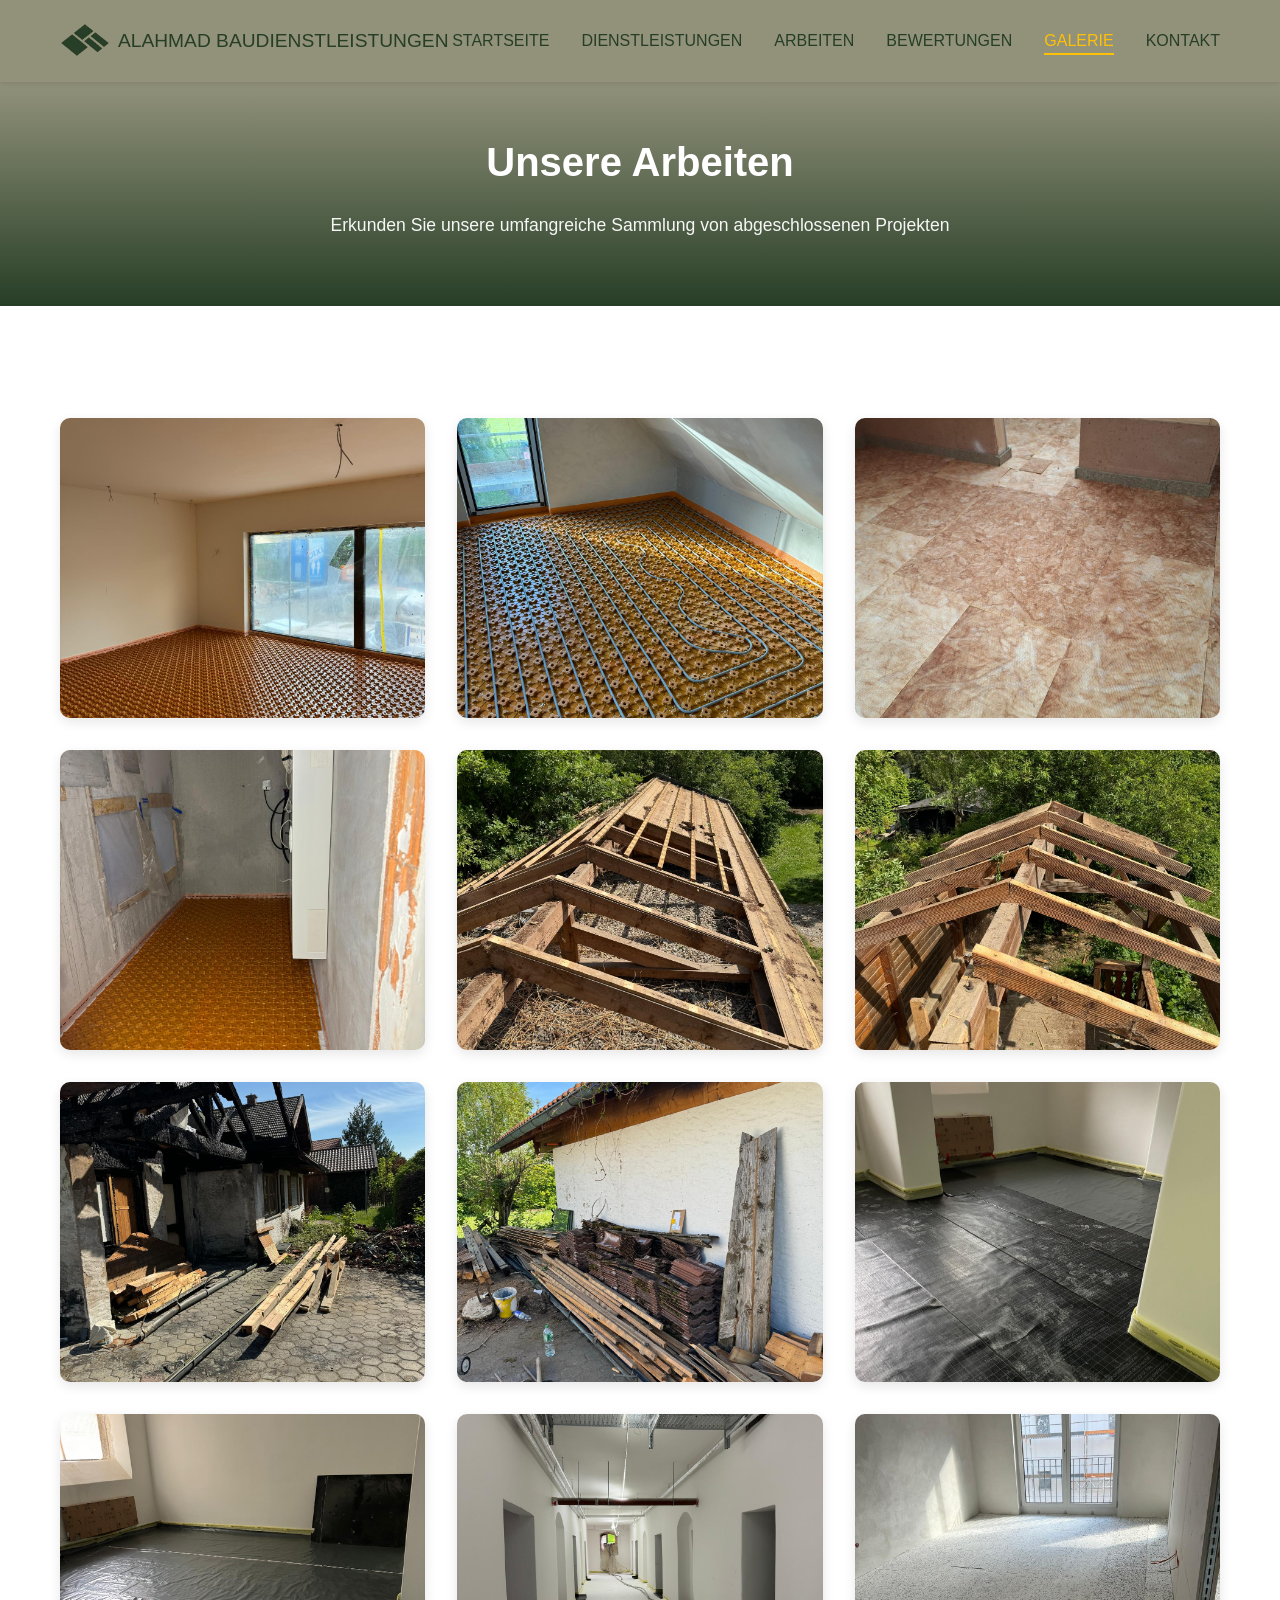
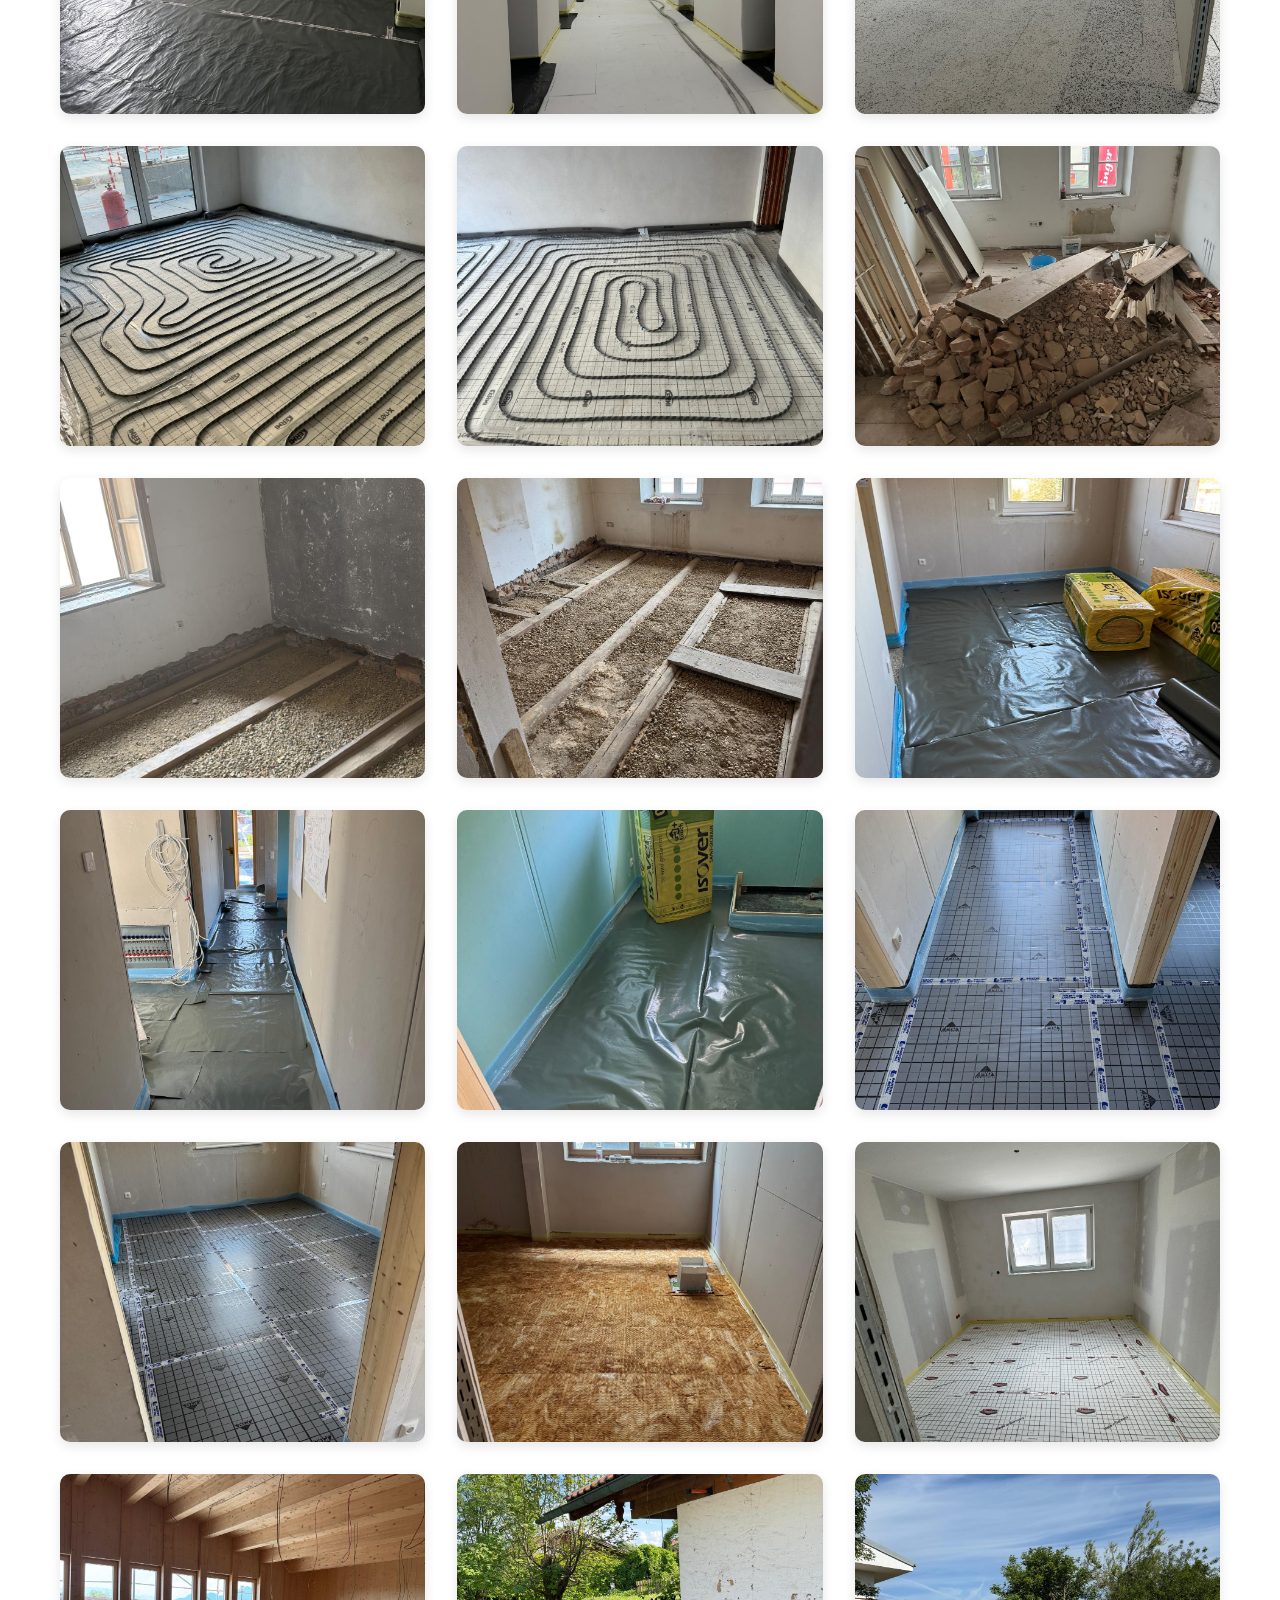
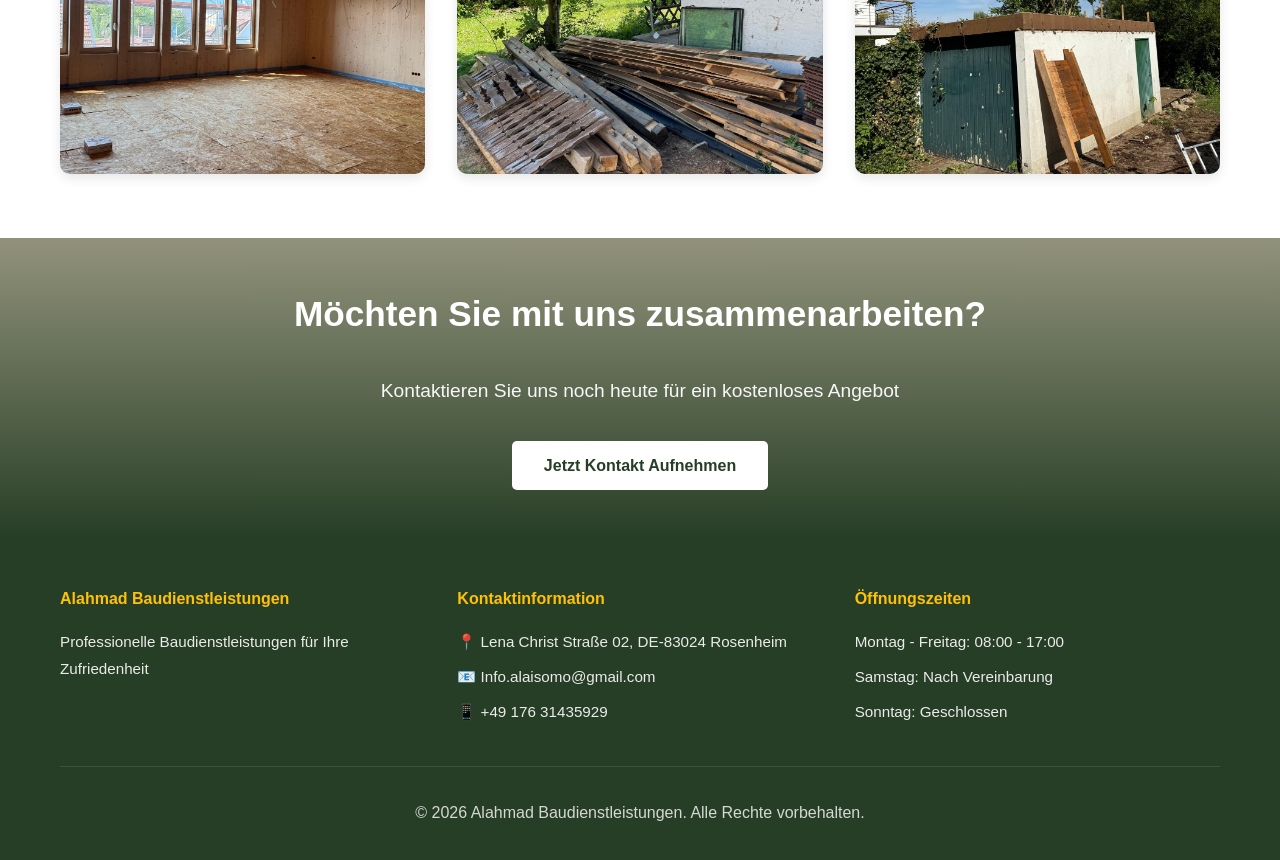
==== commit 6874d9f9: "update infos" ====
--- a/gallery.html
+++ b/gallery.html
@@ -3,7 +3,7 @@
 <head>
     <meta charset="UTF-8">
     <meta name="viewport" content="width=device-width, initial-scale=1.0">
-    <title>Galerie - Alahmad Isolierung</title>
+    <title>Galerie - Alahmad Baudienstleistungen</title>
     <link rel="stylesheet" href="styles.css">
 </head>
 <body>
@@ -12,8 +12,8 @@
         <div class="container">
             <div class="nav-brand">
                 <a href="index.html">
-                <img src="./logo.png" height="50" width="50" alt="Alahmad Isolierung Logo" loading="lazy">
-                <h1>Alahmad Isolierung</h1>
+                <img src="./logo.png" height="50" width="50" alt="Alahmad Baudienstleistungen Logo" loading="lazy">
+                <h1>Alahmad Baudienstleistungen</h1>
                 </a>
             </div>
             <button class="mobile-nav-toggle" aria-label="Menü öffnen" aria-expanded="false">
@@ -188,12 +188,12 @@
         <div class="container">
             <div class="footer-content">
                 <div class="footer-section">
-                    <h4>Alahmad Isolierung</h4>
+                    <h4>Alahmad Baudienstleistungen</h4>
                     <p>Professionelle Baudienstleistungen für Ihre Zufriedenheit</p>
                 </div>
                 <div class="footer-section">
                     <h4>Kontaktinformation</h4>
-                    <p>📍 Hauptstraße 123, 70184 Stuttgart</p>
+                    <p>📍 Lena Christ Straße 02, DE-83024 Rosenheim</p>
                     <p>📧 Info.alaisomo@gmail.com</p>
                     <p>📱 +49 176 31435929</p>
                 </div>
@@ -205,7 +205,7 @@
                 </div>
             </div>
             <div class="footer-bottom">
-                <p>&copy; 2026 Alahmad Isolierung. Alle Rechte vorbehalten.</p>
+                <p>&copy; 2026 Alahmad Baudienstleistungen. Alle Rechte vorbehalten.</p>
             </div>
         </div>
     </footer>
